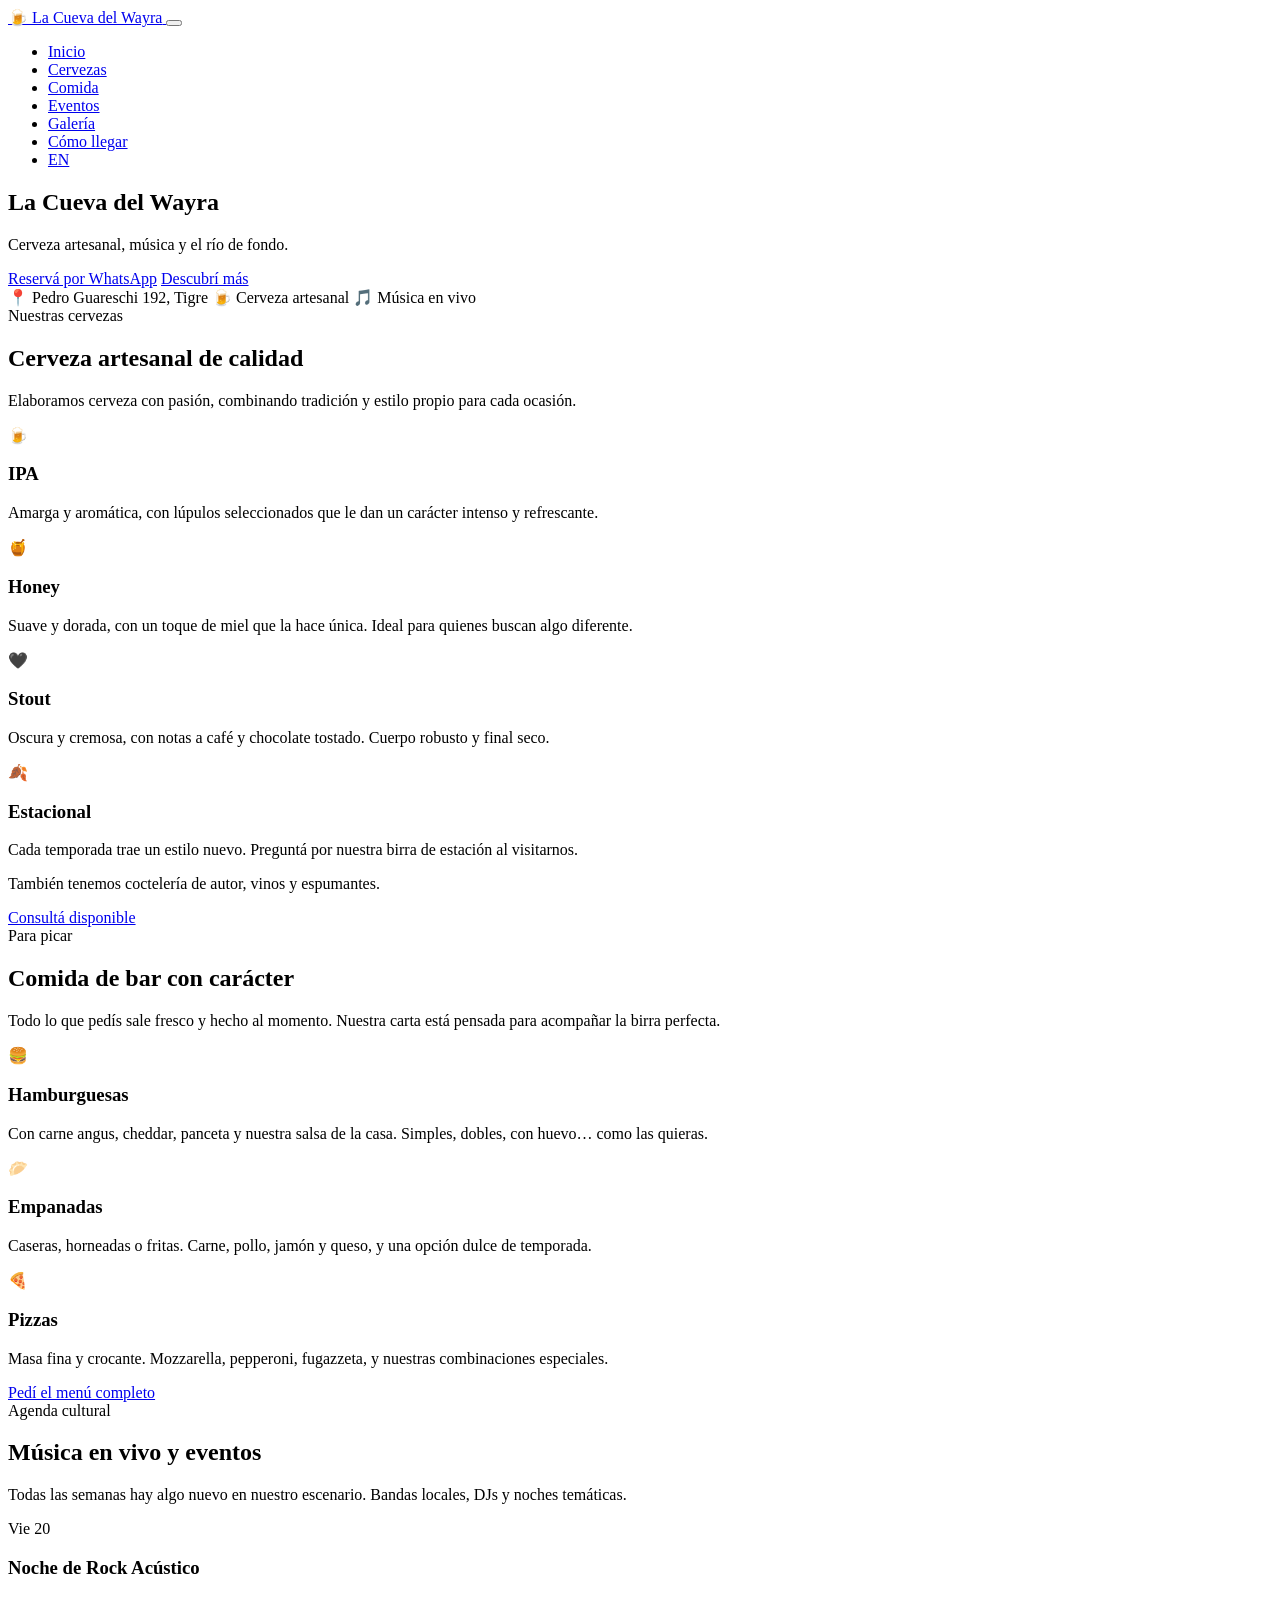
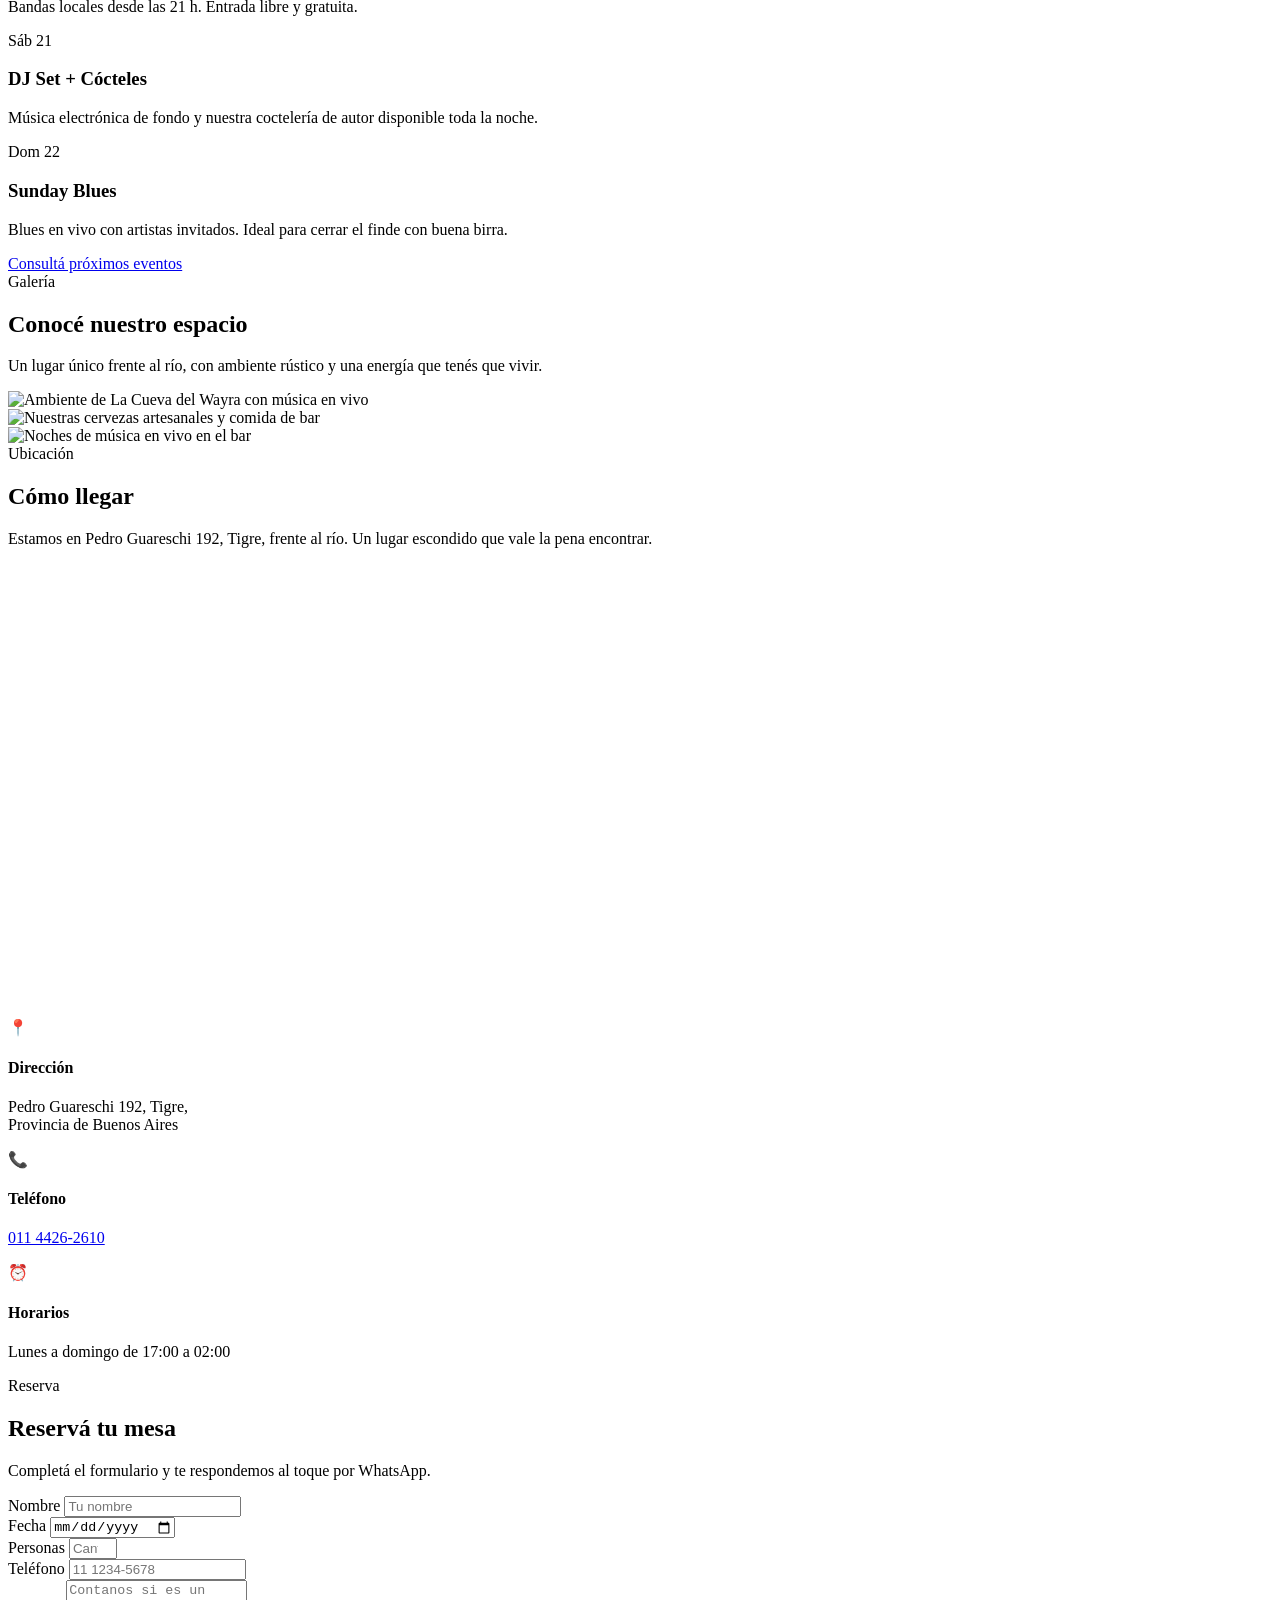
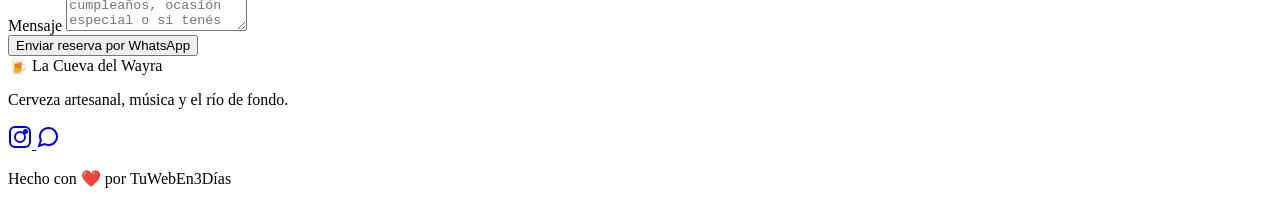
==== index.html @ 4309d115 "Add index.html" ====
<!DOCTYPE html>
<html lang="es">
<head>
  <meta charset="UTF-8">
  <meta name="viewport" content="width=device-width, initial-scale=1.0">
  <title>La Cueva del Wayra | Cerveza artesanal, música y el río de fondo</title>
  <meta name="description" content="Bar cervecero artesanal en Tigre. Cerveza artesanal, música en vivo y comida de bar. Descubrí La Cueva del Wayra.">
  <link rel="preconnect" href="https://fonts.googleapis.com">
  <link rel="preconnect" href="https://fonts.gstatic.com" crossorigin>
  <link href="https://fonts.googleapis.com/css2?family=Cormorant+Garamond:ital,wght@0,400;0,500;0,600;0,700;1,400&family=Jost:wght@300;400;500;600&display=swap" rel="stylesheet">
  <link rel="stylesheet" href="css/styles.css">
  <link rel="icon" type="image/svg+xml" href="data:image/svg+xml,<svg xmlns='http://www.w3.org/2000/svg' viewBox='0 0 100 100'><text y='.9em' font-size='90'>🍺</text></svg>">
  <meta name="theme-color" content="#2B2118">
  <!-- Google tag (gtag.js) -->
  <script async src="https://www.googletagmanager.com/gtag/js?id=G-WNGLL9WG7B"></script>
  <script>window.dataLayer=window.dataLayer||[];function gtag(){dataLayer.push(arguments);}gtag('js',new Date());gtag('config','G-WNGLL9WG7B');</script>
  <script type="application/ld+json">
  {
    "@context": "https://schema.org",
    "@type": "BarOrPub",
    "name": "La Cueva del Wayra",
    "description": "Cerveza artesanal, música en vivo y el río de fondo. Bar cervecero en Tigre.",
    "address": {
      "@type": "PostalAddress",
      "streetAddress": "Pedro Guareschi 192",
      "addressLocality": "Tigre",
      "addressRegion": "Buenos Aires",
      "addressCountry": "AR"
    },
    "telephone": "+54 11 4426-2610",
    "url": "https://tuweben3dias.github.io/demo-la-cueva-del-wayra",
    "servesCuisine": ["Cerveza artesanal", "Hamburguesas", "Empanadas", "Pizzas", "Comida de bar"],
    "priceRange": "$$",
    "openingHours": "Mo-Su 17:00-02:00",
    "hasMenu": "https://tuweben3dias.github.io/demo-la-cueva-del-wayra/docs/menu.pdf"
  }
  </script>
</head>
<body>
  <nav class="navbar" id="navbar" role="navigation" aria-label="Navegación principal">
    <div class="nav-container">
      <a href="#" class="nav-logo" aria-label="La Cueva del Wayra - Inicio">
        <span class="nav-logo-icon">🍺</span>
        <span class="nav-logo-text">La Cueva del Wayra</span>
      </a>
      <button class="nav-toggle" id="navToggle" aria-label="Abrir menú" aria-expanded="false">
        <span></span><span></span><span></span>
      </button>
      <ul class="nav-menu" id="navMenu">
        <li><a href="#inicio" class="nav-link active">Inicio</a></li>
        <li><a href="#cervezas" class="nav-link">Cervezas</a></li>
        <li><a href="#comida" class="nav-link">Comida</a></li>
        <li><a href="#eventos" class="nav-link">Eventos</a></li>
        <li><a href="#galeria" class="nav-link">Galería</a></li>
        <li><a href="#como-llegar" class="nav-link">Cómo llegar</a></li>
        <li class="nav-lang"><a href="en/" class="nav-link lang-link" hreflang="en">EN</a></li>
      </ul>
    </div>
  </nav>

  <main>
    <section class="hero" id="inicio">
      <div class="hero-overlay"></div>
      <div class="hero-bg"></div>
      <div class="hero-content fade-in">
        <h1 class="hero-title">La Cueva del Wayra</h1>
        <p class="hero-tagline">Cerveza artesanal, música y el río de fondo.</p>
        <div class="hero-actions">
          <a href="https://wa.me/5491144262610?text=¡Hola!+Quiero+reservar+en+La+Cueva+del+Wayra" target="_blank" rel="noopener" class="btn btn-primary">Reservá por WhatsApp</a>
          <a href="#cervezas" class="btn btn-outline">Descubrí más</a>
        </div>
        <div class="hero-info">
          <span>📍 Pedro Guareschi 192, Tigre</span>
          <span>🍺 Cerveza artesanal</span>
          <span>🎵 Música en vivo</span>
        </div>
      </div>
    </section>

    <section class="section" id="cervezas">
      <div class="container">
        <div class="section-header fade-in">
          <span class="section-label">Nuestras cervezas</span>
          <h2 class="section-title">Cerveza artesanal de calidad</h2>
          <p class="section-desc">Elaboramos cerveza con pasión, combinando tradición y estilo propio para cada ocasión.</p>
        </div>
        <div class="grid-2">
          <div class="card fade-in">
            <div class="card-icon">🍺</div>
            <h3 class="card-title">IPA</h3>
            <p class="card-desc">Amarga y aromática, con lúpulos seleccionados que le dan un carácter intenso y refrescante.</p>
          </div>
          <div class="card fade-in">
            <div class="card-icon">🍯</div>
            <h3 class="card-title">Honey</h3>
            <p class="card-desc">Suave y dorada, con un toque de miel que la hace única. Ideal para quienes buscan algo diferente.</p>
          </div>
          <div class="card fade-in">
            <div class="card-icon">🖤</div>
            <h3 class="card-title">Stout</h3>
            <p class="card-desc">Oscura y cremosa, con notas a café y chocolate tostado. Cuerpo robusto y final seco.</p>
          </div>
          <div class="card fade-in">
            <div class="card-icon">🍂</div>
            <h3 class="card-title">Estacional</h3>
            <p class="card-desc">Cada temporada trae un estilo nuevo. Preguntá por nuestra birra de estación al visitarnos.</p>
          </div>
        </div>
        <div class="section-sub text-center fade-in">
          <p>También tenemos coctelería de autor, vinos y espumantes.</p>
          <a href="https://wa.me/5491144262610?text=¡Hola!+Quiero+consultar+por+las+cervezas+disponibles" target="_blank" rel="noopener" class="btn btn-primary">Consultá disponible</a>
        </div>
      </div>
    </section>

    <section class="section section-alt" id="comida">
      <div class="container">
        <div class="section-header fade-in">
          <span class="section-label">Para picar</span>
          <h2 class="section-title">Comida de bar con carácter</h2>
          <p class="section-desc">Todo lo que pedís sale fresco y hecho al momento. Nuestra carta está pensada para acompañar la birra perfecta.</p>
        </div>
        <div class="grid-3">
          <div class="card fade-in">
            <div class="card-icon">🍔</div>
            <h3 class="card-title">Hamburguesas</h3>
            <p class="card-desc">Con carne angus, cheddar, panceta y nuestra salsa de la casa. Simples, dobles, con huevo… como las quieras.</p>
          </div>
          <div class="card fade-in">
            <div class="card-icon">🥟</div>
            <h3 class="card-title">Empanadas</h3>
            <p class="card-desc">Caseras, horneadas o fritas. Carne, pollo, jamón y queso, y una opción dulce de temporada.</p>
          </div>
          <div class="card fade-in">
            <div class="card-icon">🍕</div>
            <h3 class="card-title">Pizzas</h3>
            <p class="card-desc">Masa fina y crocante. Mozzarella, pepperoni, fugazzeta, y nuestras combinaciones especiales.</p>
          </div>
        </div>
        <div class="text-center fade-in">
          <a href="https://wa.me/5491144262610?text=¡Hola!+Quiero+ver+el+menú+completo" target="_blank" rel="noopener" class="btn btn-primary">Pedí el menú completo</a>
        </div>
      </div>
    </section>

    <section class="section" id="eventos">
      <div class="container">
        <div class="section-header fade-in">
          <span class="section-label">Agenda cultural</span>
          <h2 class="section-title">Música en vivo y eventos</h2>
          <p class="section-desc">Todas las semanas hay algo nuevo en nuestro escenario. Bandas locales, DJs y noches temáticas.</p>
        </div>
        <div class="event-list fade-in">
          <div class="event-item">
            <div class="event-date">
              <span class="event-day">Vie</span>
              <span class="event-num">20</span>
            </div>
            <div class="event-info">
              <h3>Noche de Rock Acústico</h3>
              <p>Bandas locales desde las 21 h. Entrada libre y gratuita.</p>
            </div>
          </div>
          <div class="event-item">
            <div class="event-date">
              <span class="event-day">Sáb</span>
              <span class="event-num">21</span>
            </div>
            <div class="event-info">
              <h3>DJ Set + Cócteles</h3>
              <p>Música electrónica de fondo y nuestra coctelería de autor disponible toda la noche.</p>
            </div>
          </div>
          <div class="event-item">
            <div class="event-date">
              <span class="event-day">Dom</span>
              <span class="event-num">22</span>
            </div>
            <div class="event-info">
              <h3>Sunday Blues</h3>
              <p>Blues en vivo con artistas invitados. Ideal para cerrar el finde con buena birra.</p>
            </div>
          </div>
        </div>
        <div class="text-center fade-in">
          <a href="https://wa.me/5491144262610?text=¡Hola!+Quiero+saber+los+próximos+eventos" target="_blank" rel="noopener" class="btn btn-primary">Consultá próximos eventos</a>
        </div>
      </div>
    </section>

    <section class="section section-alt" id="galeria">
      <div class="container">
        <div class="section-header fade-in">
          <span class="section-label">Galería</span>
          <h2 class="section-title">Conocé nuestro espacio</h2>
          <p class="section-desc">Un lugar único frente al río, con ambiente rústico y una energía que tenés que vivir.</p>
        </div>
        <div class="gallery-grid fade-in">
          <div class="gallery-item">
            <img src="imgs/placeholder-gallery-1.svg" alt="Ambiente de La Cueva del Wayra con música en vivo" loading="lazy" width="600" height="400">
          </div>
          <div class="gallery-item">
            <img src="imgs/placeholder-gallery-2.svg" alt="Nuestras cervezas artesanales y comida de bar" loading="lazy" width="600" height="400">
          </div>
          <div class="gallery-item">
            <img src="imgs/placeholder-gallery-3.svg" alt="Noches de música en vivo en el bar" loading="lazy" width="600" height="400">
          </div>
        </div>
      </div>
    </section>

    <section class="section" id="como-llegar">
      <div class="container">
        <div class="section-header fade-in">
          <span class="section-label">Ubicación</span>
          <h2 class="section-title">Cómo llegar</h2>
          <p class="section-desc">Estamos en Pedro Guareschi 192, Tigre, frente al río. Un lugar escondido que vale la pena encontrar.</p>
        </div>
        <div class="map-container fade-in">
          <iframe
            src="https://www.google.com/maps/embed?pb=!1m18!1m12!1m3!1d3289.850383074579!2d-58.577674!3d-34.424818!2m3!1f0!2f0!3f0!3m2!1i1024!2i768!4f13.1!3m3!1m2!1s0x95bca5b0b0b0b0b0%3A0x0!2sPedro+Guareschi+192%2C+Tigre!5e0!3m2!1ses!2sar!4v1"
            width="600" height="450" style="border:0;" allowfullscreen="" loading="lazy" title="Mapa de ubicación de La Cueva del Wayra">
          </iframe>
        </div>
        <div class="location-info fade-in">
          <div class="location-detail">
            <span class="location-icon">📍</span>
            <div>
              <h4>Dirección</h4>
              <p>Pedro Guareschi 192, Tigre,<br>Provincia de Buenos Aires</p>
            </div>
          </div>
          <div class="location-detail">
            <span class="location-icon">📞</span>
            <div>
              <h4>Teléfono</h4>
              <p><a href="tel:+541144262610">011 4426-2610</a></p>
            </div>
          </div>
          <div class="location-detail">
            <span class="location-icon">⏰</span>
            <div>
              <h4>Horarios</h4>
              <p>Lunes a domingo de 17:00 a 02:00</p>
            </div>
          </div>
        </div>
      </div>
    </section>

    <section class="section section-form" id="reserva">
      <div class="container">
        <div class="section-header fade-in">
          <span class="section-label">Reserva</span>
          <h2 class="section-title">Reservá tu mesa</h2>
          <p class="section-desc">Completá el formulario y te respondemos al toque por WhatsApp.</p>
        </div>
        <form class="form fade-in" id="reservaForm" novalidate>
          <div class="form-row">
            <div class="form-group">
              <label for="nombre">Nombre</label>
              <input type="text" id="nombre" name="nombre" required placeholder="Tu nombre" autocomplete="name">
            </div>
            <div class="form-group">
              <label for="fecha">Fecha</label>
              <input type="date" id="fecha" name="fecha" required>
            </div>
          </div>
          <div class="form-row">
            <div class="form-group">
              <label for="personas">Personas</label>
              <input type="number" id="personas" name="personas" min="1" max="20" required placeholder="Cantidad">
            </div>
            <div class="form-group">
              <label for="telefono">Teléfono</label>
              <input type="tel" id="telefono" name="telefono" required placeholder="11 1234-5678" autocomplete="tel">
            </div>
          </div>
          <div class="form-group">
            <label for="mensaje">Mensaje</label>
            <textarea id="mensaje" name="mensaje" rows="3" placeholder="Contanos si es un cumpleaños, ocasión especial o si tenés alguna preferencia…"></textarea>
          </div>
          <button type="submit" class="btn btn-primary btn-full">Enviar reserva por WhatsApp</button>
        </form>
      </div>
    </section>
  </main>

  <footer class="footer">
    <div class="container">
      <div class="footer-content">
        <div class="footer-brand">
          <span class="footer-logo">🍺 La Cueva del Wayra</span>
          <p>Cerveza artesanal, música y el río de fondo.</p>
        </div>
        <div class="footer-social">
          <a href="https://instagram.com/islandercerveceria" target="_blank" rel="noopener" aria-label="Instagram" class="social-link">
            <svg width="24" height="24" viewBox="0 0 24 24" fill="none" stroke="currentColor" stroke-width="2"><rect x="2" y="2" width="20" height="20" rx="5"/><circle cx="12" cy="12" r="5"/><circle cx="17.5" cy="6.5" r="1.5" fill="currentColor"/></svg>
          </a>
          <a href="https://wa.me/5491144262610" target="_blank" rel="noopener" aria-label="WhatsApp" class="social-link">
            <svg width="24" height="24" viewBox="0 0 24 24" fill="none" stroke="currentColor" stroke-width="2"><path d="M21 11.5a8.38 8.38 0 0 1-.9 3.8 8.5 8.5 0 0 1-7.6 4.7 8.38 8.38 0 0 1-3.8-.9L3 21l1.9-5.7a8.38 8.38 0 0 1-.9-3.8 8.5 8.5 0 0 1 4.7-7.6 8.38 8.38 0 0 1 3.8-.9h.5a8.48 8.48 0 0 1 8 8v.5z"/></svg>
          </a>
        </div>
        <div class="footer-legal">
          <p>Hecho con ❤️ por TuWebEn3Días</p>
        </div>
      </div>
    </div>
  </footer>

  <script src="js/main.js"></script>
</body>
</html>
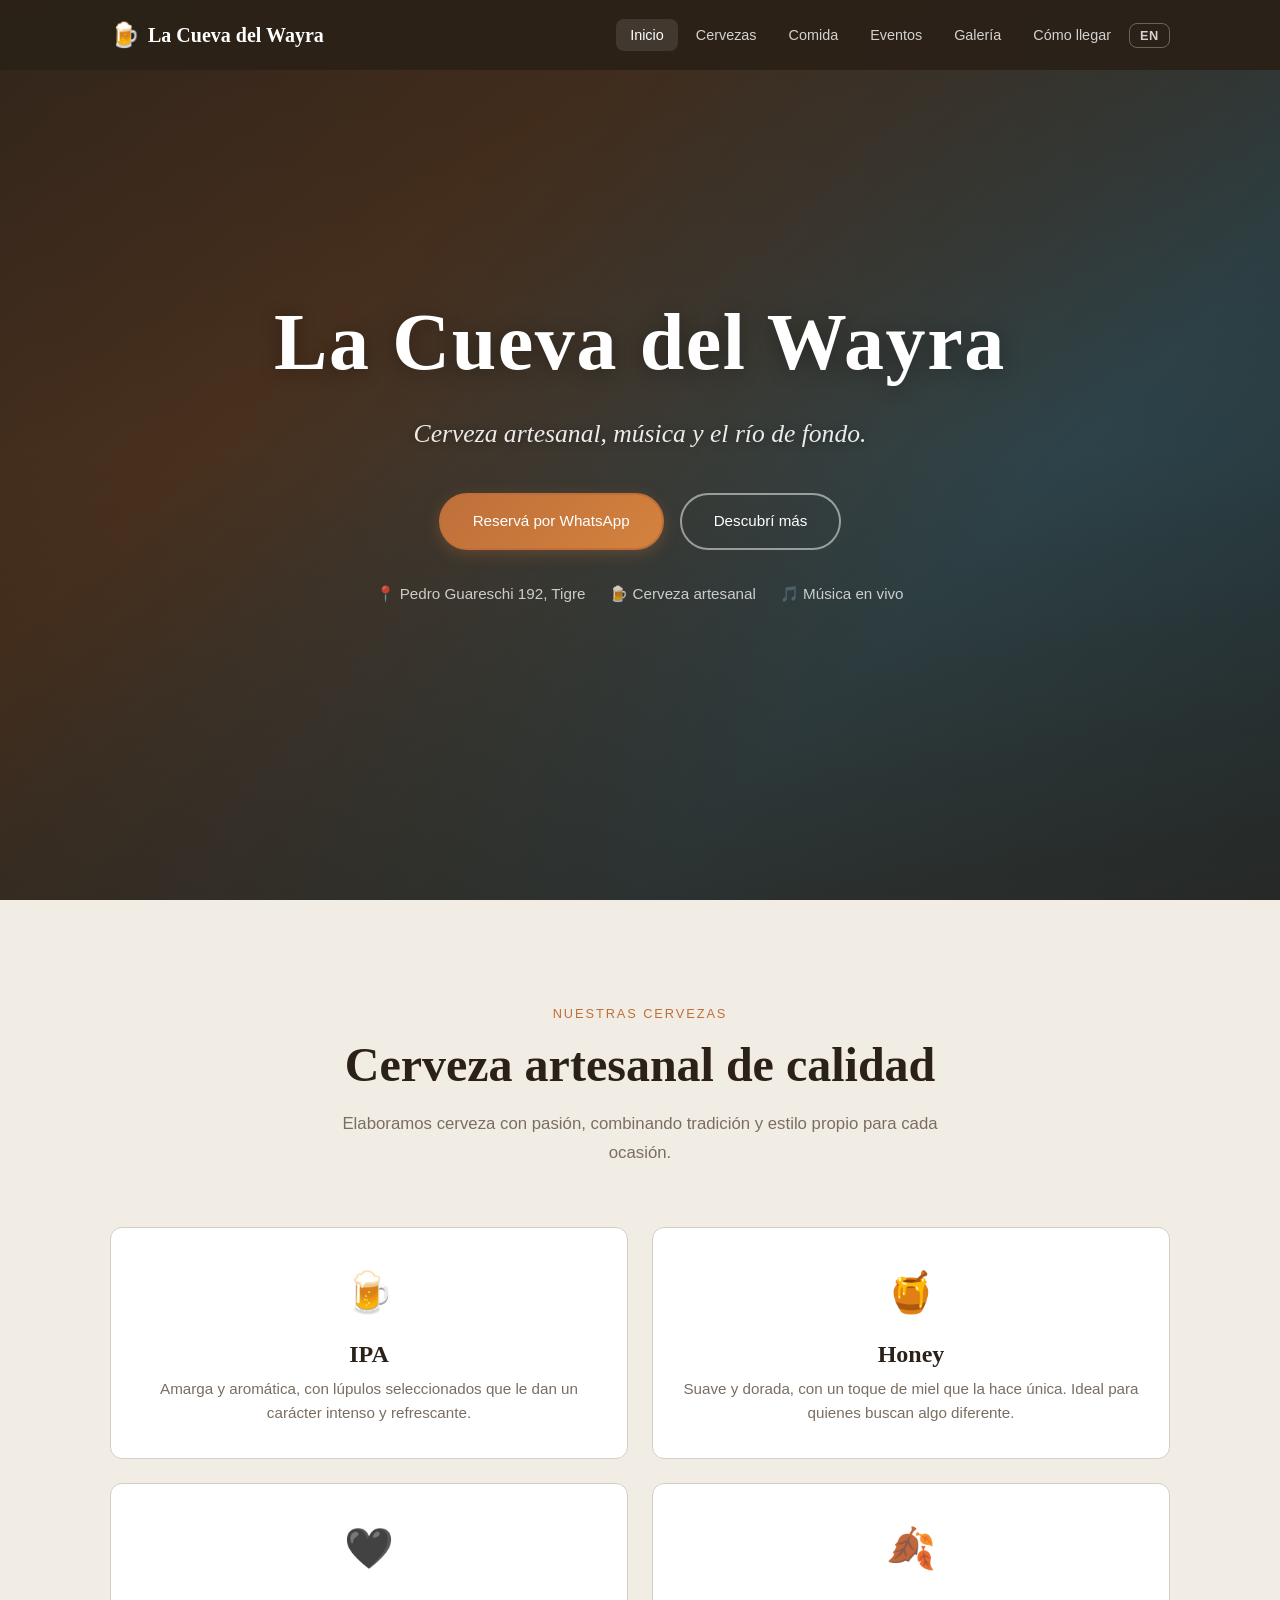
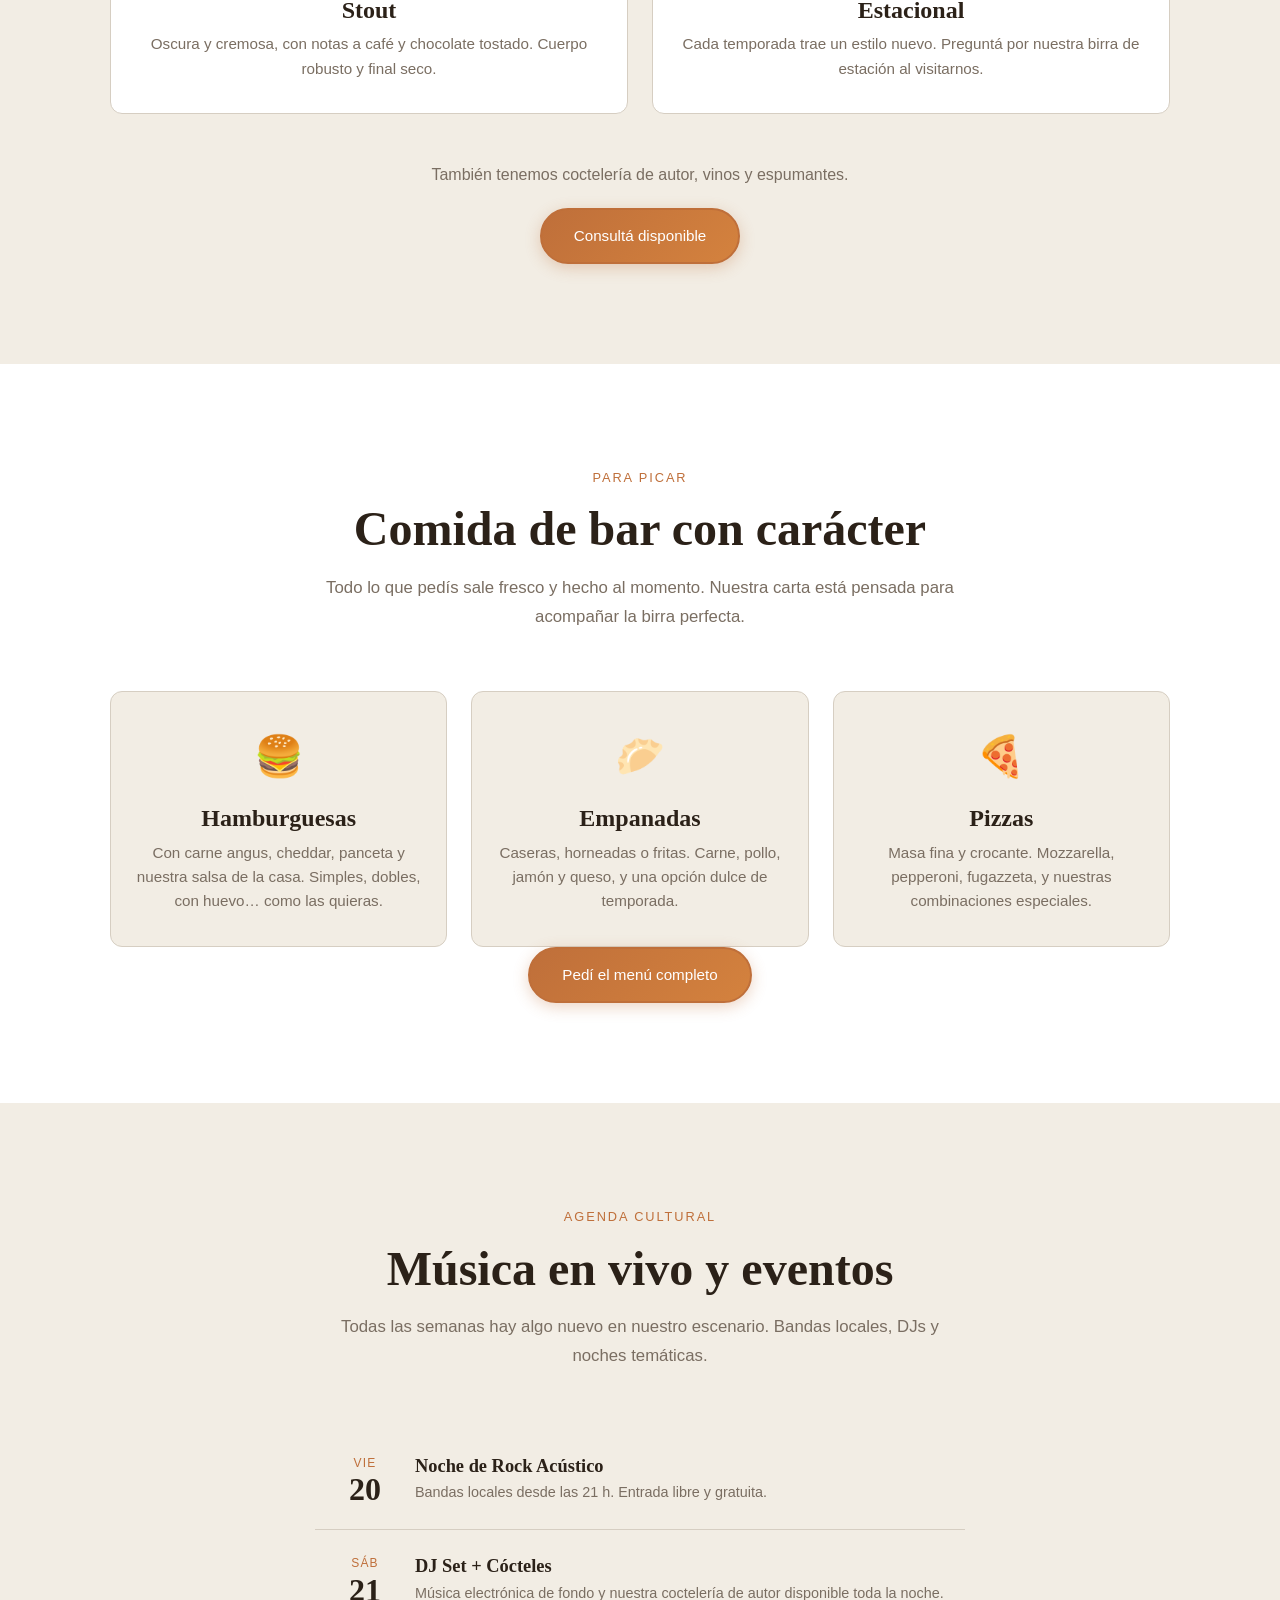
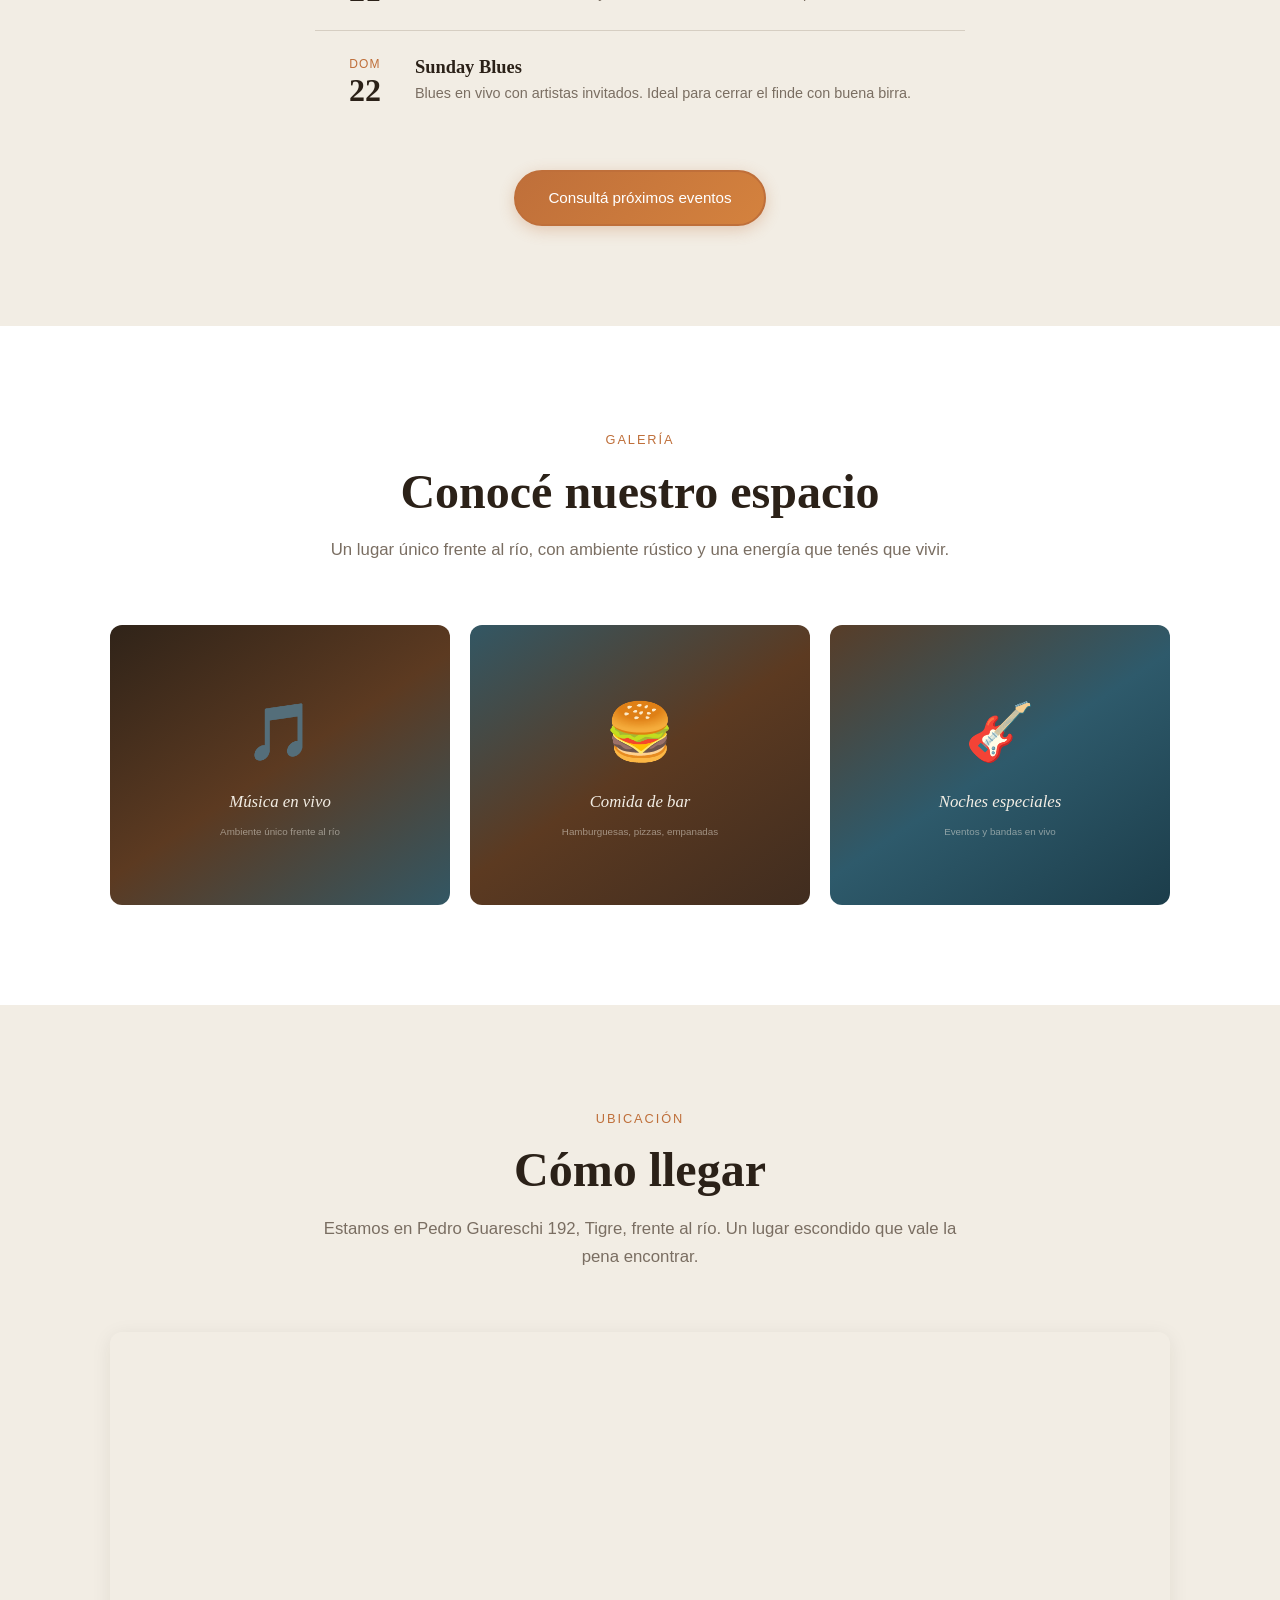
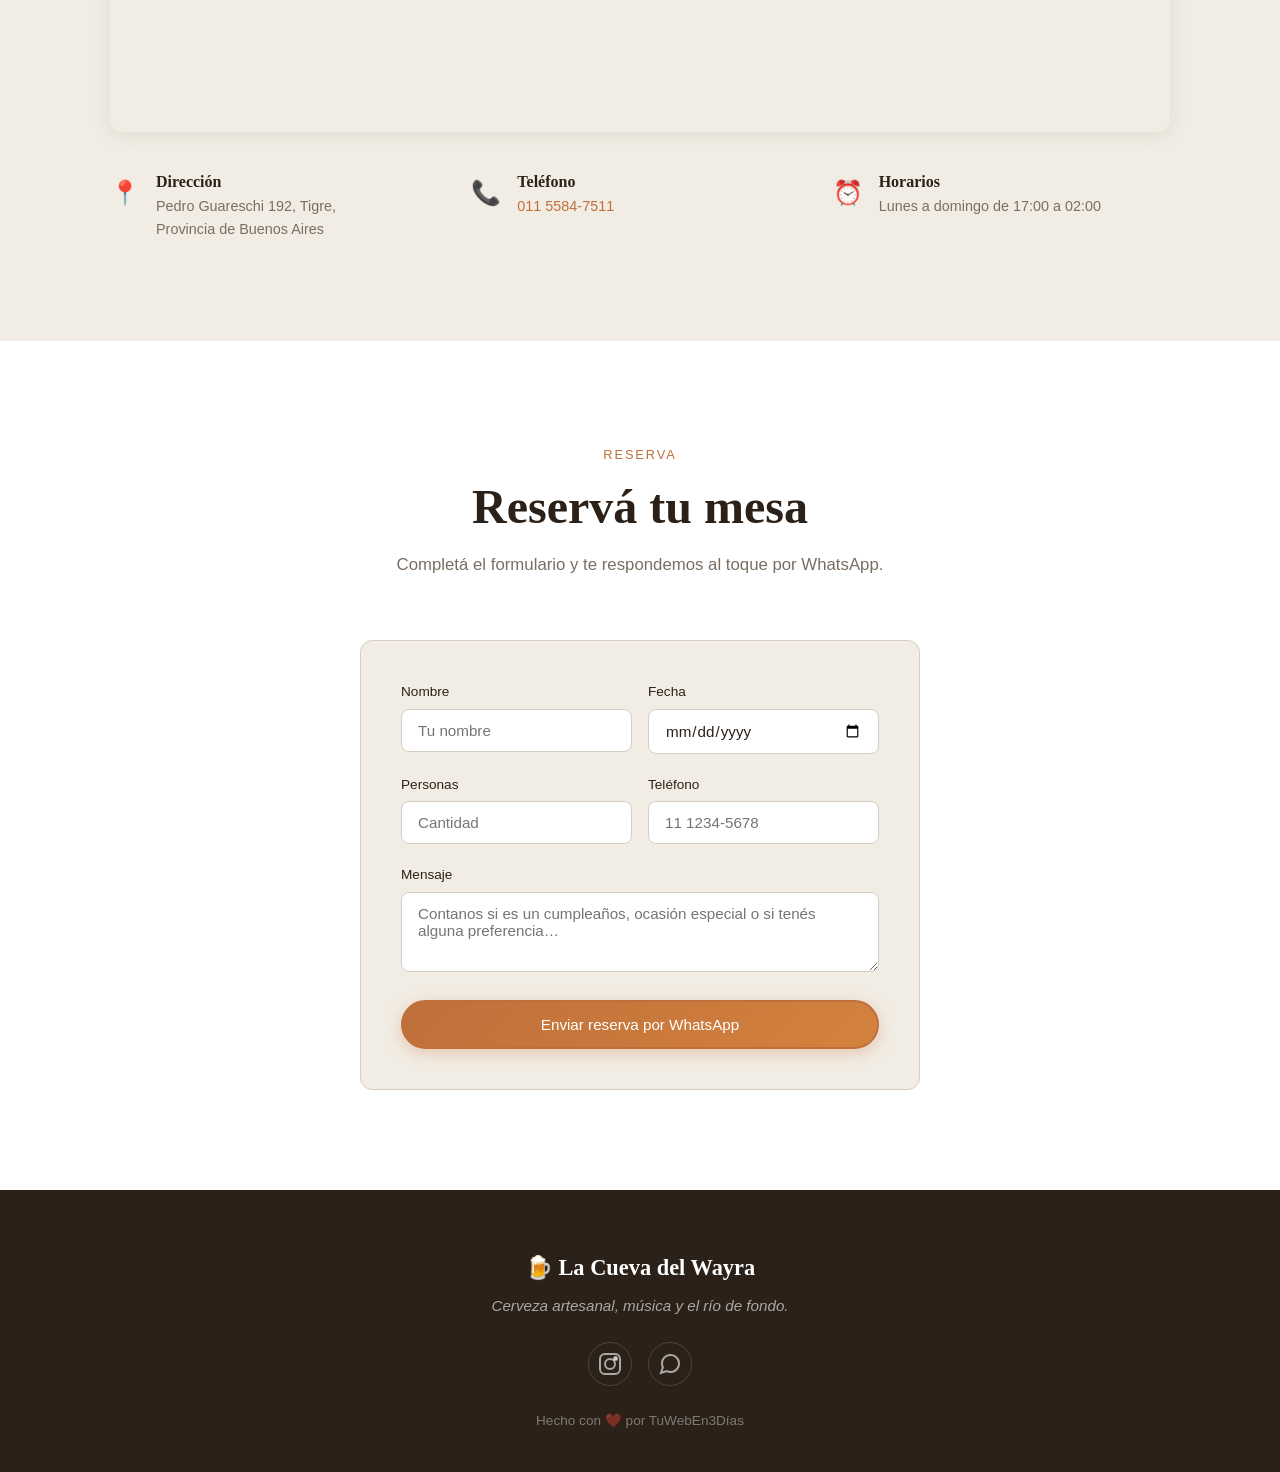
==== commit 9cf14f7e: "Fix phone and WhatsApp" ====
--- a/index.html
+++ b/index.html
@@ -66,7 +66,7 @@
         <h1 class="hero-title">La Cueva del Wayra</h1>
         <p class="hero-tagline">Cerveza artesanal, música y el río de fondo.</p>
         <div class="hero-actions">
-          <a href="https://wa.me/5491144262610?text=¡Hola!+Quiero+reservar+en+La+Cueva+del+Wayra" target="_blank" rel="noopener" class="btn btn-primary">Reservá por WhatsApp</a>
+          <a href="https://wa.me/5491155847511?text=¡Hola!+Quiero+reservar+en+La+Cueva+del+Wayra" target="_blank" rel="noopener" class="btn btn-primary">Reservá por WhatsApp</a>
           <a href="#cervezas" class="btn btn-outline">Descubrí más</a>
         </div>
         <div class="hero-info">
@@ -108,7 +108,7 @@
         </div>
         <div class="section-sub text-center fade-in">
           <p>También tenemos coctelería de autor, vinos y espumantes.</p>
-          <a href="https://wa.me/5491144262610?text=¡Hola!+Quiero+consultar+por+las+cervezas+disponibles" target="_blank" rel="noopener" class="btn btn-primary">Consultá disponible</a>
+          <a href="https://wa.me/5491155847511?text=¡Hola!+Quiero+consultar+por+las+cervezas+disponibles" target="_blank" rel="noopener" class="btn btn-primary">Consultá disponible</a>
         </div>
       </div>
     </section>
@@ -138,7 +138,7 @@
           </div>
         </div>
         <div class="text-center fade-in">
-          <a href="https://wa.me/5491144262610?text=¡Hola!+Quiero+ver+el+menú+completo" target="_blank" rel="noopener" class="btn btn-primary">Pedí el menú completo</a>
+          <a href="https://wa.me/5491155847511?text=¡Hola!+Quiero+ver+el+menú+completo" target="_blank" rel="noopener" class="btn btn-primary">Pedí el menú completo</a>
         </div>
       </div>
     </section>
@@ -183,7 +183,7 @@
           </div>
         </div>
         <div class="text-center fade-in">
-          <a href="https://wa.me/5491144262610?text=¡Hola!+Quiero+saber+los+próximos+eventos" target="_blank" rel="noopener" class="btn btn-primary">Consultá próximos eventos</a>
+          <a href="https://wa.me/5491155847511?text=¡Hola!+Quiero+saber+los+próximos+eventos" target="_blank" rel="noopener" class="btn btn-primary">Consultá próximos eventos</a>
         </div>
       </div>
     </section>
@@ -234,7 +234,7 @@
             <span class="location-icon">📞</span>
             <div>
               <h4>Teléfono</h4>
-              <p><a href="tel:+541144262610">011 4426-2610</a></p>
+              <p><a href="tel:+541144262610">011 5584-7511</a></p>
             </div>
           </div>
           <div class="location-detail">
@@ -297,7 +297,7 @@
           <a href="https://instagram.com/islandercerveceria" target="_blank" rel="noopener" aria-label="Instagram" class="social-link">
             <svg width="24" height="24" viewBox="0 0 24 24" fill="none" stroke="currentColor" stroke-width="2"><rect x="2" y="2" width="20" height="20" rx="5"/><circle cx="12" cy="12" r="5"/><circle cx="17.5" cy="6.5" r="1.5" fill="currentColor"/></svg>
           </a>
-          <a href="https://wa.me/5491144262610" target="_blank" rel="noopener" aria-label="WhatsApp" class="social-link">
+          <a href="https://wa.me/5491155847511" target="_blank" rel="noopener" aria-label="WhatsApp" class="social-link">
             <svg width="24" height="24" viewBox="0 0 24 24" fill="none" stroke="currentColor" stroke-width="2"><path d="M21 11.5a8.38 8.38 0 0 1-.9 3.8 8.5 8.5 0 0 1-7.6 4.7 8.38 8.38 0 0 1-3.8-.9L3 21l1.9-5.7a8.38 8.38 0 0 1-.9-3.8 8.5 8.5 0 0 1 4.7-7.6 8.38 8.38 0 0 1 3.8-.9h.5a8.48 8.48 0 0 1 8 8v.5z"/></svg>
           </a>
         </div>
--- a/css/styles.css
+++ b/css/styles.css
@@ -0,0 +1,751 @@
+:root {
+  --color-bg: #F2EDE4;
+  --color-surface: #FFFFFF;
+  --color-accent: #BF6F3A;
+  --color-accent-2: #2E5A6B;
+  --color-text: #2B2118;
+  --color-muted: #7A6E62;
+  --color-border: #D6CEC2;
+  --font-title: 'Cormorant Garamond', Georgia, serif;
+  --font-body: 'Jost', -apple-system, BlinkMacSystemFont, 'Segoe UI', sans-serif;
+  --max-width: 1100px;
+  --nav-height: 70px;
+  --radius: 12px;
+  --shadow: 0 4px 20px rgba(43, 33, 24, 0.08);
+  --shadow-lg: 0 8px 40px rgba(43, 33, 24, 0.12);
+}
+
+*, *::before, *::after {
+  box-sizing: border-box;
+  margin: 0;
+  padding: 0;
+}
+
+html {
+  scroll-behavior: smooth;
+  scroll-padding-top: var(--nav-height);
+}
+
+body {
+  font-family: var(--font-body);
+  color: var(--color-text);
+  background-color: var(--color-bg);
+  line-height: 1.6;
+  -webkit-font-smoothing: antialiased;
+  -moz-osx-font-smoothing: grayscale;
+}
+
+img {
+  max-width: 100%;
+  height: auto;
+  display: block;
+}
+
+a {
+  color: var(--color-accent);
+  text-decoration: none;
+  transition: color 0.3s;
+}
+
+a:hover {
+  color: var(--color-accent-2);
+}
+
+h1, h2, h3, h4 {
+  font-family: var(--font-title);
+  font-weight: 600;
+  line-height: 1.2;
+  color: var(--color-text);
+}
+
+.container {
+  max-width: var(--max-width);
+  margin: 0 auto;
+  padding: 0 20px;
+}
+
+.text-center {
+  text-align: center;
+}
+
+/* Navbar */
+.navbar {
+  position: fixed;
+  top: 0;
+  left: 0;
+  right: 0;
+  z-index: 1000;
+  background: rgba(43, 33, 24, 0.95);
+  backdrop-filter: blur(12px);
+  -webkit-backdrop-filter: blur(12px);
+  height: var(--nav-height);
+  transition: transform 0.3s, background 0.3s;
+}
+
+.navbar.scrolled {
+  background: rgba(43, 33, 24, 0.98);
+}
+
+.navbar.hidden {
+  transform: translateY(-100%);
+}
+
+.nav-container {
+  max-width: var(--max-width);
+  margin: 0 auto;
+  padding: 0 20px;
+  display: flex;
+  align-items: center;
+  justify-content: space-between;
+  height: 100%;
+}
+
+.nav-logo {
+  display: flex;
+  align-items: center;
+  gap: 8px;
+  color: var(--color-surface);
+  font-family: var(--font-title);
+  font-size: 1.25rem;
+  font-weight: 600;
+  text-decoration: none;
+}
+
+.nav-logo-icon {
+  font-size: 1.5rem;
+}
+
+.nav-logo:hover {
+  color: var(--color-accent);
+}
+
+.nav-menu {
+  display: flex;
+  list-style: none;
+  align-items: center;
+  gap: 4px;
+}
+
+.nav-link {
+  color: rgba(255, 255, 255, 0.8);
+  padding: 8px 14px;
+  border-radius: 8px;
+  font-size: 0.9rem;
+  font-weight: 400;
+  transition: color 0.3s, background 0.3s;
+  text-decoration: none;
+}
+
+.nav-link:hover,
+.nav-link.active {
+  color: var(--color-surface);
+  background: rgba(255, 255, 255, 0.1);
+}
+
+.lang-link {
+  font-weight: 600;
+  font-size: 0.8rem;
+  text-transform: uppercase;
+  letter-spacing: 0.05em;
+  border: 1px solid rgba(255, 255, 255, 0.3);
+  padding: 4px 10px;
+}
+
+.nav-toggle {
+  display: none;
+  flex-direction: column;
+  gap: 5px;
+  background: none;
+  border: none;
+  cursor: pointer;
+  padding: 4px;
+}
+
+.nav-toggle span {
+  display: block;
+  width: 26px;
+  height: 2px;
+  background: var(--color-surface);
+  border-radius: 2px;
+  transition: transform 0.3s, opacity 0.3s;
+}
+
+.nav-toggle.active span:nth-child(1) {
+  transform: rotate(45deg) translate(5px, 5px);
+}
+
+.nav-toggle.active span:nth-child(2) {
+  opacity: 0;
+}
+
+.nav-toggle.active span:nth-child(3) {
+  transform: rotate(-45deg) translate(5px, -5px);
+}
+
+/* Hero */
+.hero {
+  position: relative;
+  min-height: 100vh;
+  display: flex;
+  align-items: center;
+  justify-content: center;
+  text-align: center;
+  overflow: hidden;
+}
+
+.hero-bg {
+  position: absolute;
+  inset: 0;
+  background:
+    linear-gradient(135deg, #3D2B1F 0%, #5C3A21 30%, #2E5A6B 70%, #1A3A47 100%);
+  z-index: 0;
+}
+
+.hero-overlay {
+  position: absolute;
+  inset: 0;
+  background: linear-gradient(
+    to bottom,
+    rgba(43, 33, 24, 0.6) 0%,
+    rgba(43, 33, 24, 0.4) 50%,
+    rgba(43, 33, 24, 0.7) 100%
+  );
+  z-index: 1;
+}
+
+.hero-content {
+  position: relative;
+  z-index: 2;
+  padding: 20px;
+  max-width: 800px;
+}
+
+.hero-title {
+  font-family: var(--font-title);
+  font-size: clamp(2.8rem, 8vw, 5rem);
+  font-weight: 700;
+  color: var(--color-surface);
+  margin-bottom: 0.3em;
+  letter-spacing: 0.02em;
+  text-shadow: 0 2px 20px rgba(0,0,0,0.3);
+}
+
+.hero-tagline {
+  font-family: var(--font-title);
+  font-size: clamp(1.2rem, 3vw, 1.6rem);
+  font-weight: 400;
+  font-style: italic;
+  color: rgba(255, 255, 255, 0.9);
+  margin-bottom: 1.5em;
+  text-shadow: 0 1px 10px rgba(0,0,0,0.3);
+}
+
+.hero-actions {
+  display: flex;
+  gap: 16px;
+  justify-content: center;
+  flex-wrap: wrap;
+  margin-bottom: 2em;
+}
+
+.hero-info {
+  display: flex;
+  gap: 24px;
+  justify-content: center;
+  flex-wrap: wrap;
+  color: rgba(255, 255, 255, 0.75);
+  font-size: 0.95rem;
+}
+
+/* Buttons */
+.btn {
+  display: inline-flex;
+  align-items: center;
+  justify-content: center;
+  padding: 14px 32px;
+  border-radius: 50px;
+  font-family: var(--font-body);
+  font-size: 0.95rem;
+  font-weight: 500;
+  text-decoration: none;
+  cursor: pointer;
+  transition: all 0.3s;
+  border: 2px solid transparent;
+  gap: 8px;
+}
+
+.btn-primary {
+  background: linear-gradient(135deg, var(--color-accent), #D4823E);
+  color: var(--color-surface);
+  border-color: var(--color-accent);
+  box-shadow: 0 4px 15px rgba(191, 111, 58, 0.3);
+}
+
+.btn-primary:hover {
+  background: linear-gradient(135deg, #D4823E, var(--color-accent));
+  box-shadow: 0 6px 25px rgba(191, 111, 58, 0.4);
+  transform: translateY(-2px);
+  color: var(--color-surface);
+}
+
+.btn-outline {
+  background: transparent;
+  color: var(--color-surface);
+  border-color: rgba(255, 255, 255, 0.5);
+}
+
+.btn-outline:hover {
+  background: rgba(255, 255, 255, 0.1);
+  border-color: var(--color-surface);
+  color: var(--color-surface);
+}
+
+.btn-full {
+  width: 100%;
+}
+
+/* Sections */
+.section {
+  padding: 100px 0;
+}
+
+.section-alt {
+  background: var(--color-surface);
+}
+
+.section-header {
+  text-align: center;
+  margin-bottom: 60px;
+  max-width: 650px;
+  margin-left: auto;
+  margin-right: auto;
+}
+
+.section-label {
+  display: inline-block;
+  font-family: var(--font-body);
+  font-size: 0.8rem;
+  font-weight: 500;
+  text-transform: uppercase;
+  letter-spacing: 0.15em;
+  color: var(--color-accent);
+  margin-bottom: 12px;
+}
+
+.section-title {
+  font-size: clamp(2rem, 5vw, 3rem);
+  margin-bottom: 16px;
+}
+
+.section-desc {
+  color: var(--color-muted);
+  font-size: 1.05rem;
+  line-height: 1.7;
+}
+
+.section-sub {
+  margin-top: 48px;
+}
+
+.section-sub p {
+  margin-bottom: 20px;
+  color: var(--color-muted);
+}
+
+/* Cards */
+.grid-2 {
+  display: grid;
+  grid-template-columns: repeat(2, 1fr);
+  gap: 24px;
+}
+
+.grid-3 {
+  display: grid;
+  grid-template-columns: repeat(3, 1fr);
+  gap: 24px;
+}
+
+.card {
+  background: var(--color-surface);
+  border: 1px solid var(--color-border);
+  border-radius: var(--radius);
+  padding: 32px 24px;
+  text-align: center;
+  transition: transform 0.3s, box-shadow 0.3s;
+}
+
+.section-alt .card {
+  background: var(--color-bg);
+}
+
+.card:hover {
+  transform: translateY(-4px);
+  box-shadow: var(--shadow-lg);
+}
+
+.card-icon {
+  font-size: 2.5rem;
+  margin-bottom: 16px;
+  display: block;
+}
+
+.card-title {
+  font-family: var(--font-title);
+  font-size: 1.5rem;
+  margin-bottom: 8px;
+}
+
+.card-desc {
+  color: var(--color-muted);
+  font-size: 0.95rem;
+  line-height: 1.6;
+}
+
+/* Events */
+.event-list {
+  max-width: 650px;
+  margin: 0 auto 40px;
+}
+
+.event-item {
+  display: flex;
+  gap: 20px;
+  align-items: center;
+  padding: 24px 20px;
+  border-bottom: 1px solid var(--color-border);
+  transition: background 0.3s;
+}
+
+.event-item:last-child {
+  border-bottom: none;
+}
+
+.event-item:hover {
+  background: rgba(191, 111, 58, 0.04);
+  border-radius: var(--radius);
+}
+
+.event-date {
+  text-align: center;
+  min-width: 60px;
+  flex-shrink: 0;
+}
+
+.event-day {
+  display: block;
+  font-family: var(--font-body);
+  font-size: 0.75rem;
+  font-weight: 500;
+  text-transform: uppercase;
+  letter-spacing: 0.1em;
+  color: var(--color-accent);
+}
+
+.event-num {
+  display: block;
+  font-family: var(--font-title);
+  font-size: 2rem;
+  font-weight: 700;
+  line-height: 1;
+  color: var(--color-text);
+}
+
+.event-info h3 {
+  font-size: 1.15rem;
+  margin-bottom: 4px;
+}
+
+.event-info p {
+  color: var(--color-muted);
+  font-size: 0.9rem;
+}
+
+/* Gallery */
+.gallery-grid {
+  display: grid;
+  grid-template-columns: repeat(3, 1fr);
+  gap: 20px;
+}
+
+.gallery-item {
+  border-radius: var(--radius);
+  overflow: hidden;
+  transition: transform 0.3s, box-shadow 0.3s;
+}
+
+.gallery-item:hover {
+  transform: scale(1.02);
+  box-shadow: var(--shadow-lg);
+}
+
+.gallery-item img {
+  width: 100%;
+  height: 280px;
+  object-fit: cover;
+}
+
+/* Map */
+.map-container {
+  border-radius: var(--radius);
+  overflow: hidden;
+  box-shadow: var(--shadow);
+  margin-bottom: 40px;
+}
+
+.map-container iframe {
+  width: 100%;
+  height: 400px;
+  display: block;
+}
+
+.location-info {
+  display: grid;
+  grid-template-columns: repeat(3, 1fr);
+  gap: 24px;
+}
+
+.location-detail {
+  display: flex;
+  gap: 16px;
+  align-items: flex-start;
+}
+
+.location-icon {
+  font-size: 1.5rem;
+  flex-shrink: 0;
+  margin-top: 2px;
+}
+
+.location-detail h4 {
+  font-size: 1rem;
+  margin-bottom: 4px;
+}
+
+.location-detail p {
+  color: var(--color-muted);
+  font-size: 0.9rem;
+}
+
+.location-detail a {
+  color: var(--color-accent);
+}
+
+/* Form */
+.section-form {
+  background: var(--color-surface);
+}
+
+.form {
+  max-width: 560px;
+  margin: 0 auto;
+  padding: 40px;
+  background: var(--color-bg);
+  border-radius: var(--radius);
+  border: 1px solid var(--color-border);
+}
+
+.form-row {
+  display: grid;
+  grid-template-columns: 1fr 1fr;
+  gap: 16px;
+}
+
+.form-group {
+  margin-bottom: 20px;
+}
+
+.form-group label {
+  display: block;
+  font-family: var(--font-body);
+  font-size: 0.85rem;
+  font-weight: 500;
+  margin-bottom: 6px;
+  color: var(--color-text);
+}
+
+.form-group input,
+.form-group textarea {
+  width: 100%;
+  padding: 12px 16px;
+  border: 1px solid var(--color-border);
+  border-radius: 8px;
+  font-family: var(--font-body);
+  font-size: 0.95rem;
+  color: var(--color-text);
+  background: var(--color-surface);
+  transition: border-color 0.3s, box-shadow 0.3s;
+}
+
+.form-group input:focus,
+.form-group textarea:focus {
+  outline: none;
+  border-color: var(--color-accent);
+  box-shadow: 0 0 0 3px rgba(191, 111, 58, 0.15);
+}
+
+.form-group textarea {
+  resize: vertical;
+  min-height: 80px;
+}
+
+/* Footer */
+.footer {
+  background: var(--color-text);
+  color: rgba(255, 255, 255, 0.7);
+  padding: 60px 0 40px;
+}
+
+.footer-content {
+  display: flex;
+  flex-direction: column;
+  align-items: center;
+  gap: 24px;
+  text-align: center;
+}
+
+.footer-logo {
+  font-family: var(--font-title);
+  font-size: 1.4rem;
+  color: var(--color-surface);
+  font-weight: 600;
+}
+
+.footer-brand p {
+  margin-top: 8px;
+  font-style: italic;
+  font-size: 0.95rem;
+  color: rgba(255, 255, 255, 0.6);
+}
+
+.footer-social {
+  display: flex;
+  gap: 16px;
+}
+
+.social-link {
+  color: rgba(255, 255, 255, 0.6);
+  transition: color 0.3s, transform 0.3s;
+  display: flex;
+  align-items: center;
+  justify-content: center;
+  width: 44px;
+  height: 44px;
+  border-radius: 50%;
+  border: 1px solid rgba(255, 255, 255, 0.15);
+}
+
+.social-link:hover {
+  color: var(--color-accent);
+  transform: translateY(-2px);
+  border-color: var(--color-accent);
+}
+
+.footer-legal {
+  font-size: 0.85rem;
+  color: rgba(255, 255, 255, 0.4);
+}
+
+/* Fade In Animation */
+.fade-in {
+  opacity: 0;
+  transform: translateY(30px);
+  transition: opacity 0.7s ease, transform 0.7s ease;
+}
+
+.fade-in.visible {
+  opacity: 1;
+  transform: translateY(0);
+}
+
+/* Responsive */
+@media (max-width: 768px) {
+  .nav-menu {
+    position: fixed;
+    top: var(--nav-height);
+    left: 0;
+    right: 0;
+    background: rgba(43, 33, 24, 0.98);
+    flex-direction: column;
+    padding: 20px;
+    gap: 8px;
+    transform: translateY(-100%);
+    opacity: 0;
+    transition: transform 0.3s, opacity 0.3s;
+    pointer-events: none;
+    backdrop-filter: blur(12px);
+  }
+
+  .nav-menu.open {
+    transform: translateY(0);
+    opacity: 1;
+    pointer-events: auto;
+  }
+
+  .nav-link {
+    width: 100%;
+    text-align: center;
+    padding: 12px;
+    font-size: 1rem;
+  }
+
+  .nav-toggle {
+    display: flex;
+  }
+
+  .grid-2 {
+    grid-template-columns: 1fr;
+  }
+
+  .grid-3 {
+    grid-template-columns: 1fr;
+  }
+
+  .gallery-grid {
+    grid-template-columns: 1fr;
+  }
+
+  .location-info {
+    grid-template-columns: 1fr;
+  }
+
+  .form {
+    padding: 24px 20px;
+  }
+
+  .form-row {
+    grid-template-columns: 1fr;
+  }
+
+  .hero-info {
+    flex-direction: column;
+    gap: 8px;
+  }
+
+  .event-item {
+    flex-direction: column;
+    text-align: center;
+  }
+
+  .section {
+    padding: 60px 0;
+  }
+
+  .map-container iframe {
+    height: 300px;
+  }
+}
+
+@media (max-width: 480px) {
+  .hero-title {
+    font-size: 2.2rem;
+  }
+
+  .btn {
+    width: 100%;
+  }
+
+  .hero-actions {
+    flex-direction: column;
+    width: 100%;
+  }
+}
